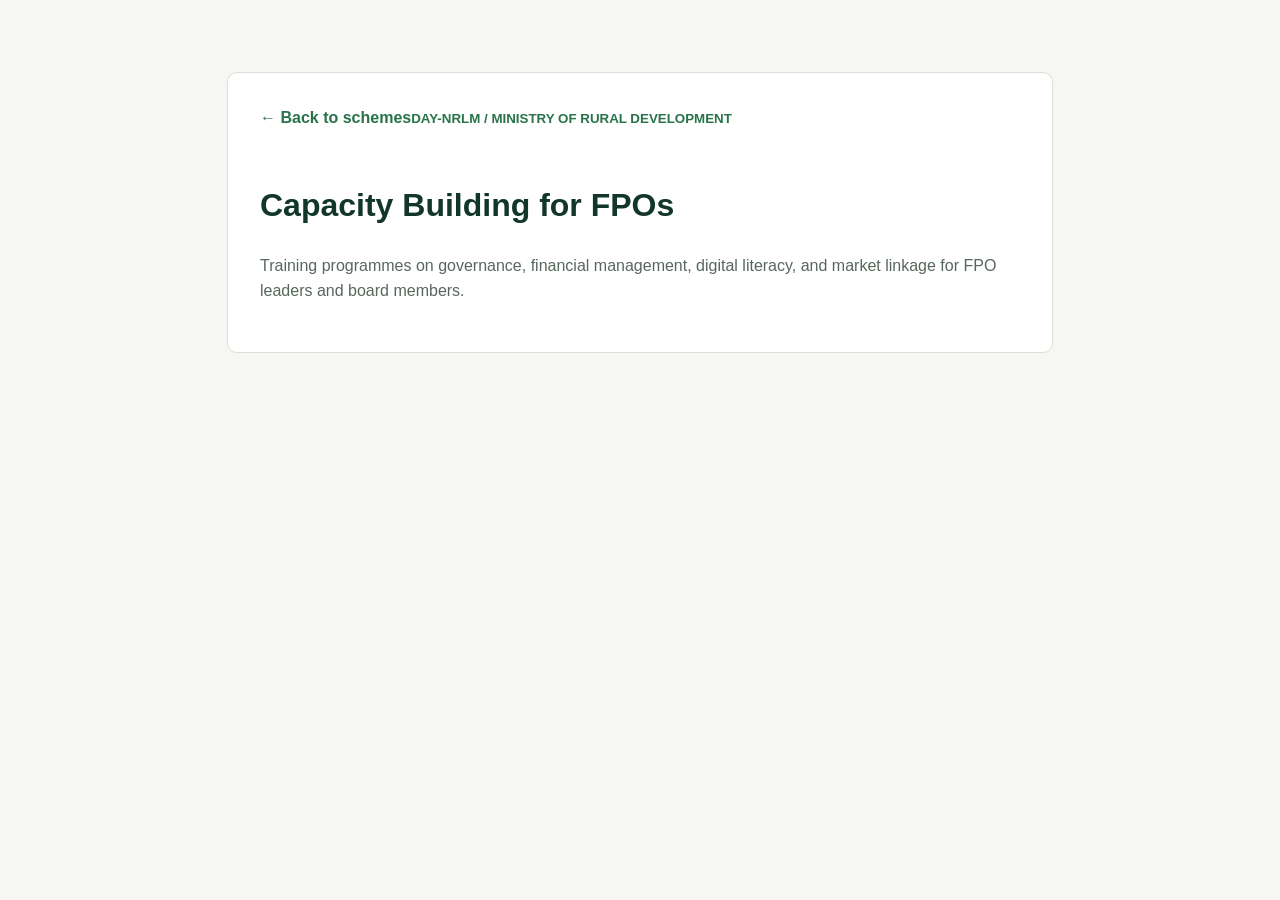
==== schemes/capacity-building-fpos.html @ 948e5278 "Add new HTML pages for various FPO schemes - Created capacity-building-fpos.html for training progra" ====
<!doctype html><html lang="en"><head><meta charset="UTF-8"><meta name="viewport" content="width=device-width, initial-scale=1"><title>Capacity Building for FPOs | FPO Connect</title><style>body{font-family:Arial,sans-serif;color:#26382e;background:#f6f7f2;margin:0;line-height:1.6}main{max-width:760px;margin:8vh auto;padding:32px;background:#fff;border:1px solid #d7e1d6;border-radius:10px}a{color:#28734a;font-weight:700;text-decoration:none}h1{color:#12372a;font-size:2rem}small{color:#28734a;font-weight:700}p{color:#58675d}.back{display:inline-block;margin-bottom:28px}</style></head><body><main><a class="back" href="../index.html#schemes">← Back to schemes</a><small>DAY-NRLM / MINISTRY OF RURAL DEVELOPMENT</small><h1>Capacity Building for FPOs</h1><p>Training programmes on governance, financial management, digital literacy, and market linkage for FPO leaders and board members.</p></main></body></html>
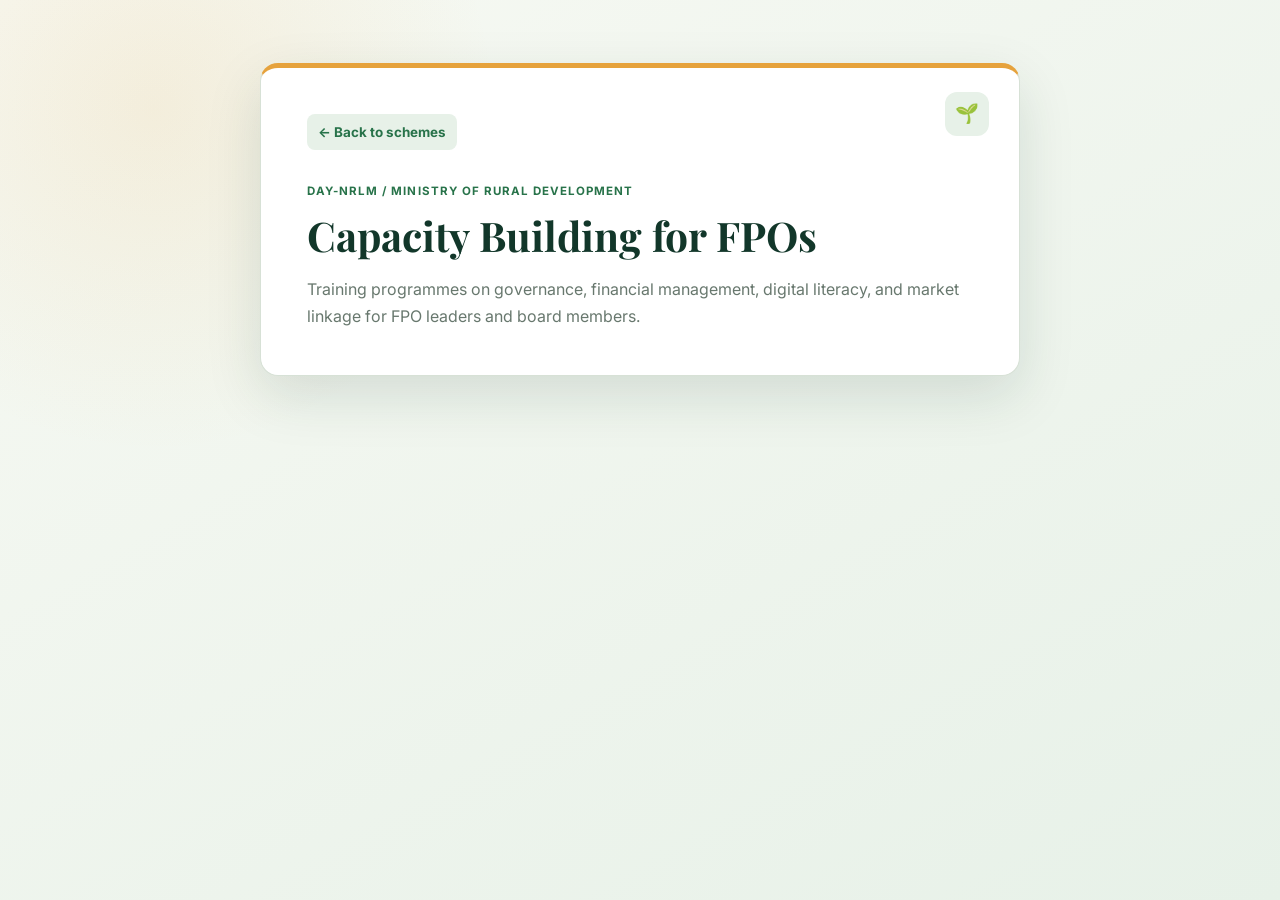
==== commit 1e6f8e75: "Add FPO Connect assistant and improve directory UX" ====
--- a/schemes/capacity-building-fpos.html
+++ b/schemes/capacity-building-fpos.html
@@ -1 +1 @@
-<!doctype html><html lang="en"><head><meta charset="UTF-8"><meta name="viewport" content="width=device-width, initial-scale=1"><title>Capacity Building for FPOs | FPO Connect</title><style>body{font-family:Arial,sans-serif;color:#26382e;background:#f6f7f2;margin:0;line-height:1.6}main{max-width:760px;margin:8vh auto;padding:32px;background:#fff;border:1px solid #d7e1d6;border-radius:10px}a{color:#28734a;font-weight:700;text-decoration:none}h1{color:#12372a;font-size:2rem}small{color:#28734a;font-weight:700}p{color:#58675d}.back{display:inline-block;margin-bottom:28px}</style></head><body><main><a class="back" href="../index.html#schemes">← Back to schemes</a><small>DAY-NRLM / MINISTRY OF RURAL DEVELOPMENT</small><h1>Capacity Building for FPOs</h1><p>Training programmes on governance, financial management, digital literacy, and market linkage for FPO leaders and board members.</p></main></body></html>+<!doctype html><html lang="en"><head><meta charset="UTF-8"><meta name="viewport" content="width=device-width, initial-scale=1"><title>Capacity Building for FPOs | FPO Connect</title><link href="https://fonts.googleapis.com/css2?family=Inter:wght@400;600;700&family=Playfair+Display:wght@700&display=swap" rel="stylesheet"><link rel="stylesheet" href="../assets/scheme.css"></head><body><main><a class="back" href="../index.html#schemes">← Back to schemes</a><small>DAY-NRLM / MINISTRY OF RURAL DEVELOPMENT</small><h1>Capacity Building for FPOs</h1><p>Training programmes on governance, financial management, digital literacy, and market linkage for FPO leaders and board members.</p></main></body></html>
--- a/assets/scheme.css
+++ b/assets/scheme.css
@@ -0,0 +1,65 @@
+:root {
+  --green-900: #12372a;
+  --green-700: #28734a;
+  --green-100: #e7f1e8;
+  --gold: #e6a23c;
+  --ink: #2d3a4a;
+  --muted: #68786e;
+  --border: #d7e1d6;
+}
+
+*, *::before, *::after { box-sizing: border-box; }
+
+body {
+  min-height: 100vh;
+  margin: 0;
+  padding: 7vh 20px;
+  display: grid;
+  place-items: start center;
+  color: var(--ink);
+  background: radial-gradient(circle at 12% 12%, rgba(230,162,60,0.12), transparent 25%), linear-gradient(150deg, #f7f9f3 0%, var(--green-100) 100%);
+  font-family: 'Inter', sans-serif;
+  line-height: 1.65;
+}
+
+main {
+  position: relative;
+  width: min(760px, 100%);
+  padding: clamp(26px, 5vw, 46px);
+  overflow: hidden;
+  border: 1px solid var(--border);
+  border-top: 5px solid var(--gold);
+  border-radius: 18px;
+  background: #fff;
+  box-shadow: 0 20px 55px rgba(18,55,42,0.13);
+}
+
+main::after {
+  content: '🌱';
+  position: absolute;
+  top: 24px;
+  right: 30px;
+  width: 44px;
+  height: 44px;
+  display: grid;
+  place-items: center;
+  border-radius: 12px;
+  background: var(--green-100);
+  font-size: 1.2rem;
+}
+
+a { color: var(--green-700); font-weight: 700; text-decoration: none; }
+a:hover { text-decoration: underline; }
+.back { display: inline-flex; align-items: center; margin-bottom: 32px; padding: 7px 11px; border-radius: 8px; background: var(--green-100); font-size: 0.84rem; }
+small { display: block; max-width: calc(100% - 64px); color: var(--green-700); font-size: 0.72rem; font-weight: 700; letter-spacing: 0.09em; text-transform: uppercase; }
+h1 { max-width: 650px; margin: 10px 0 16px; color: var(--green-900); font-family: 'Playfair Display', serif; font-size: clamp(1.8rem, 5vw, 2.55rem); line-height: 1.2; }
+p { margin: 0; color: var(--muted); font-size: 1rem; }
+
+@media (max-width: 480px) {
+  body { padding: 18px 14px; place-items: center; }
+  main { border-radius: 14px; }
+  main::after { top: 20px; right: 20px; width: 38px; height: 38px; }
+  .back { margin-bottom: 28px; }
+}
+
+@media (prefers-reduced-motion: reduce) { * { scroll-behavior: auto !important; } }
